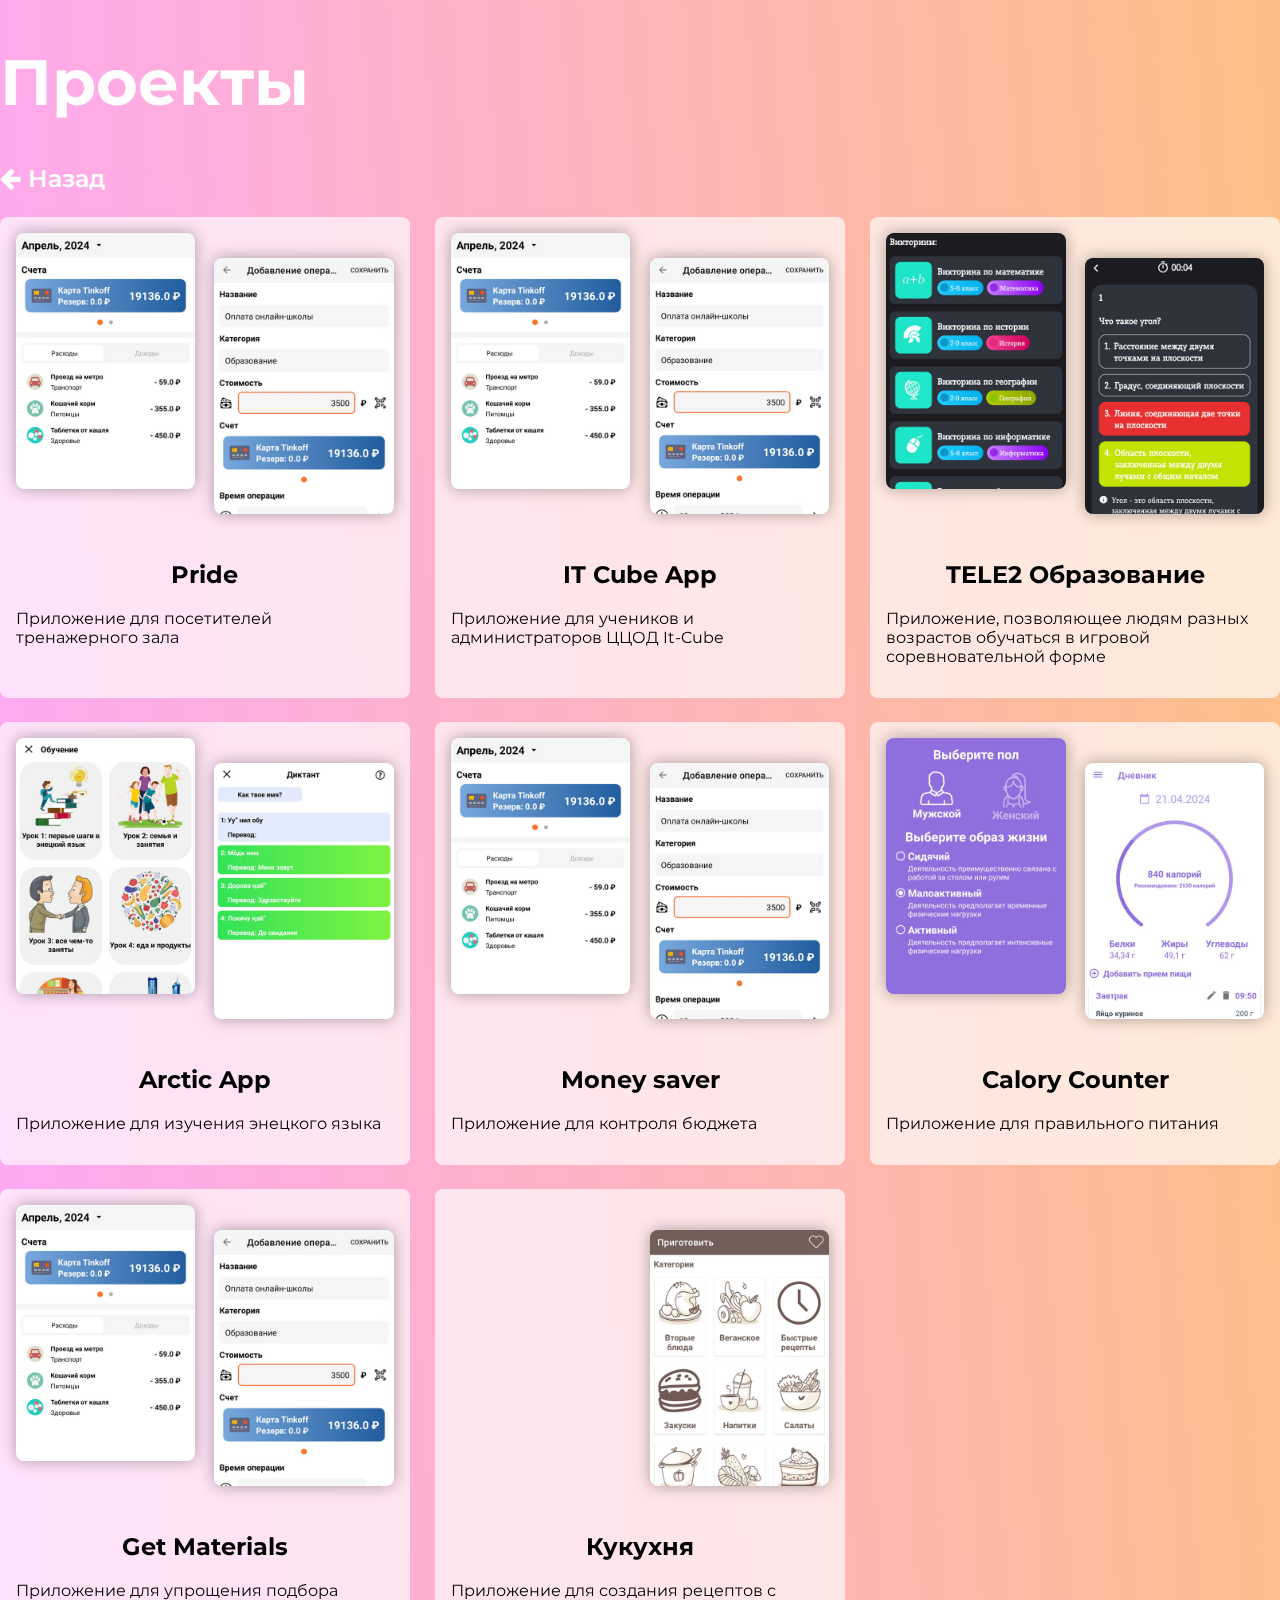
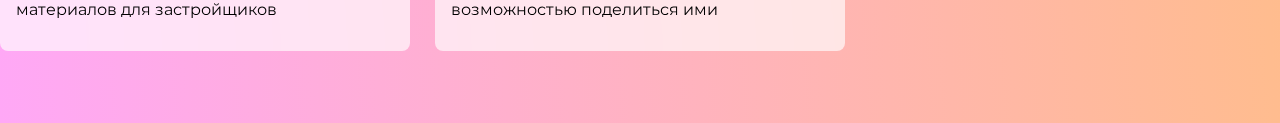
==== projects.html @ 0f7d6516 "added entries and thumbnails for most projects" ====
<!DOCTYPE html>
<html lang="en">
<head>
    <meta charset="UTF-8">
    <meta name="viewport" content="width=device-width, initial-scale=1.0">
    <link rel="stylesheet" href="style.css">
    <link rel="stylesheet" href="https://cdnjs.cloudflare.com/ajax/libs/font-awesome/4.7.0/css/font-awesome.min.css">
    <link rel="preconnect" href="https://fonts.googleapis.com">
    <link rel="preconnect" href="https://fonts.gstatic.com" crossorigin>
    <link href="https://fonts.googleapis.com/css2?family=Montserrat:ital,wght@0,100;0,200;0,300;0,400;0,500;0,600;0,700;0,800;0,900;1,100;1,200;1,300;1,400;1,500;1,600;1,700;1,800;1,900&display=swap" rel="stylesheet">
    <title>Artem Obrazumov - Projects</title>
</head>
<body>
    <div class="container">
        <h1>Проекты</h1>
        <a class="no_underline back_button" href="index.html"> <i class="fa fa-arrow-left" aria-hidden="true"></i> Назад</a>

        <div class="projects">
            <a href="projects/pride.html" class="project card no_underline">
                <div class="project_images">
                    <div class="project_image_front" style="background-image: url('/img/thumbnails/moneysaver1.jpg');"></div>
                    <div class="project_image_back" style="background-image: url('/img/thumbnails/moneysaver2.jpg');"></div>
                </div>
                <h2 class="project_title">Pride</h2>
                <p class="project_description">Приложение для посетителей тренажерного зала</p>
            </a>
            <a href="projects/itcubeapp.html" class="project card no_underline">
                <div class="project_images">
                    <div class="project_image_front" style="background-image: url('/img/thumbnails/moneysaver1.jpg');"></div>
                    <div class="project_image_back" style="background-image: url('/img/thumbnails/moneysaver2.jpg');"></div>
                </div>
                <h2 class="project_title">IT Cube App</h2>
                <p class="project_description">Приложение для учеников и администраторов ЦЦОД It-Cube</p>
            </a>
            <a href="projects/tele2edu.html" class="project card no_underline">
                <div class="project_images">
                    <div class="project_image_front" style="background-image: url('/img/thumbnails/tele2edu1.jpg');"></div>
                    <div class="project_image_back" style="background-image: url('/img/thumbnails/tele2edu2.jpg');"></div>
                </div>
                <h2 class="project_title">TELE2 Образование</h2>
                <p class="project_description">Приложение, позволяющее людям разных возрастов обучаться в игровой соревновательной форме</p>
            </a>
            <a href="projects/arcticapp.html" class="project card no_underline">
                <div class="project_images">
                    <div class="project_image_front" style="background-image: url('/img/thumbnails/arcticapp1.jpg');"></div>
                    <div class="project_image_back" style="background-image: url('/img/thumbnails/arcticapp2.jpg');"></div>
                </div>
                <h2 class="project_title">Arctic App</h2>
                <p class="project_description">Приложение для изучения энецкого языка</p>
            </a>
            <a href="projects/moneysaver.html" class="project card no_underline">
                <div class="project_images">
                    <div class="project_image_front" style="background-image: url('/img/thumbnails/moneysaver1.jpg');"></div>
                    <div class="project_image_back" style="background-image: url('/img/thumbnails/moneysaver2.jpg');"></div>
                </div>
                <h2 class="project_title">Money saver</h2>
                <p class="project_description">Приложение для контроля бюджета</p>
            </a>
            <a href="projects/calorycounter.html" class="project card no_underline">
                <div class="project_images">
                    <div class="project_image_front" style="background-image: url('/img/thumbnails/calory1.jpg');"></div>
                    <div class="project_image_back" style="background-image: url('/img/thumbnails/calory2.jpg');"></div>
                </div>
                <h2 class="project_title">Calory Counter</h2>
                <p class="project_description">Приложение для правильного питания</p>
            </a>
            <a href="projects/getmaterials.html" class="project card no_underline">
                <div class="project_images">
                    <div class="project_image_front" style="background-image: url('/img/thumbnails/moneysaver1.jpg');"></div>
                    <div class="project_image_back" style="background-image: url('/img/thumbnails/moneysaver2.jpg');"></div>
                </div>
                <h2 class="project_title">Get Materials</h2>
                <p class="project_description">Приложение для упрощения подбора материалов для застройщиков</p>
            </a>
            <a href="projects/kukuhnya.html" class="project card no_underline">
                <div class="project_images">
                    <div class="project_image_front" style="background-image: url('/img/thumbnails/kukuhnya.jpg');"></div>
                    <div class="project_image_back" style="background-image: url('/img/thumbnails/kukuhnya2.jpg');"></div>
                </div>
                <h2 class="project_title">Кукухня</h2>
                <p class="project_description">Приложение для создания рецептов с возможностью поделиться ими</p>
            </a>
            <a class="project"></a>
        </div>
    </div>
</body>
</html>
---- style.css ----
html {
    background: rgb(255,168,246);
    background: linear-gradient(86deg, rgba(255,168,246,1) 0%, rgba(255,190,133,1) 100%);
    min-height: 100vh;
    font-family: "Montserrat", sans-serif;
}
body {
    margin: 0;
}
a {
    color: #000;
}
.no_underline {
    text-decoration: none;
}
.container {
    max-width: 1300px;
    margin: auto;
}
h1 {
    color: #fff;
    font-size: 64px;
}
.back_button {
    color: #fff;
    font-size: 24px;
    font-weight: 600;
}
.projects {
    display: flex;
    justify-content: space-between;
    flex-wrap: wrap;
    margin-top: 24px;
    padding-bottom: 48px;
}
.projects > .project {
    display: block;
    width: 32%;
    margin-bottom: 24px;
}
.card {
    background: #ffffffaa;
    border-radius: 8px;
    backdrop-filter: blur(16px);
    padding: 16px;
    box-sizing: border-box;
}
.project_title {
    text-align: center;
}
.project_images {
    position: relative;
    height: 24vw;
}
.project_image_front, .project_image_back {
    width: 14vw;
    height: 20vw;
    border-radius: 8px;
    position: absolute;
    background-size: cover;
    transition: 0.3s ease;
    filter: drop-shadow(0 0 8px #00000055);
}
.project_image_front {
    z-index: 1;
}
.project_image_front {
    left: 0;
}
.project_image_back {
    margin-top: 2vw;
    right: 0;
}
.project_images > *:hover {
    z-index: 1;
    transition: 0.3s ease;
    scale: 1.1;
    height: 28.5vw;
}
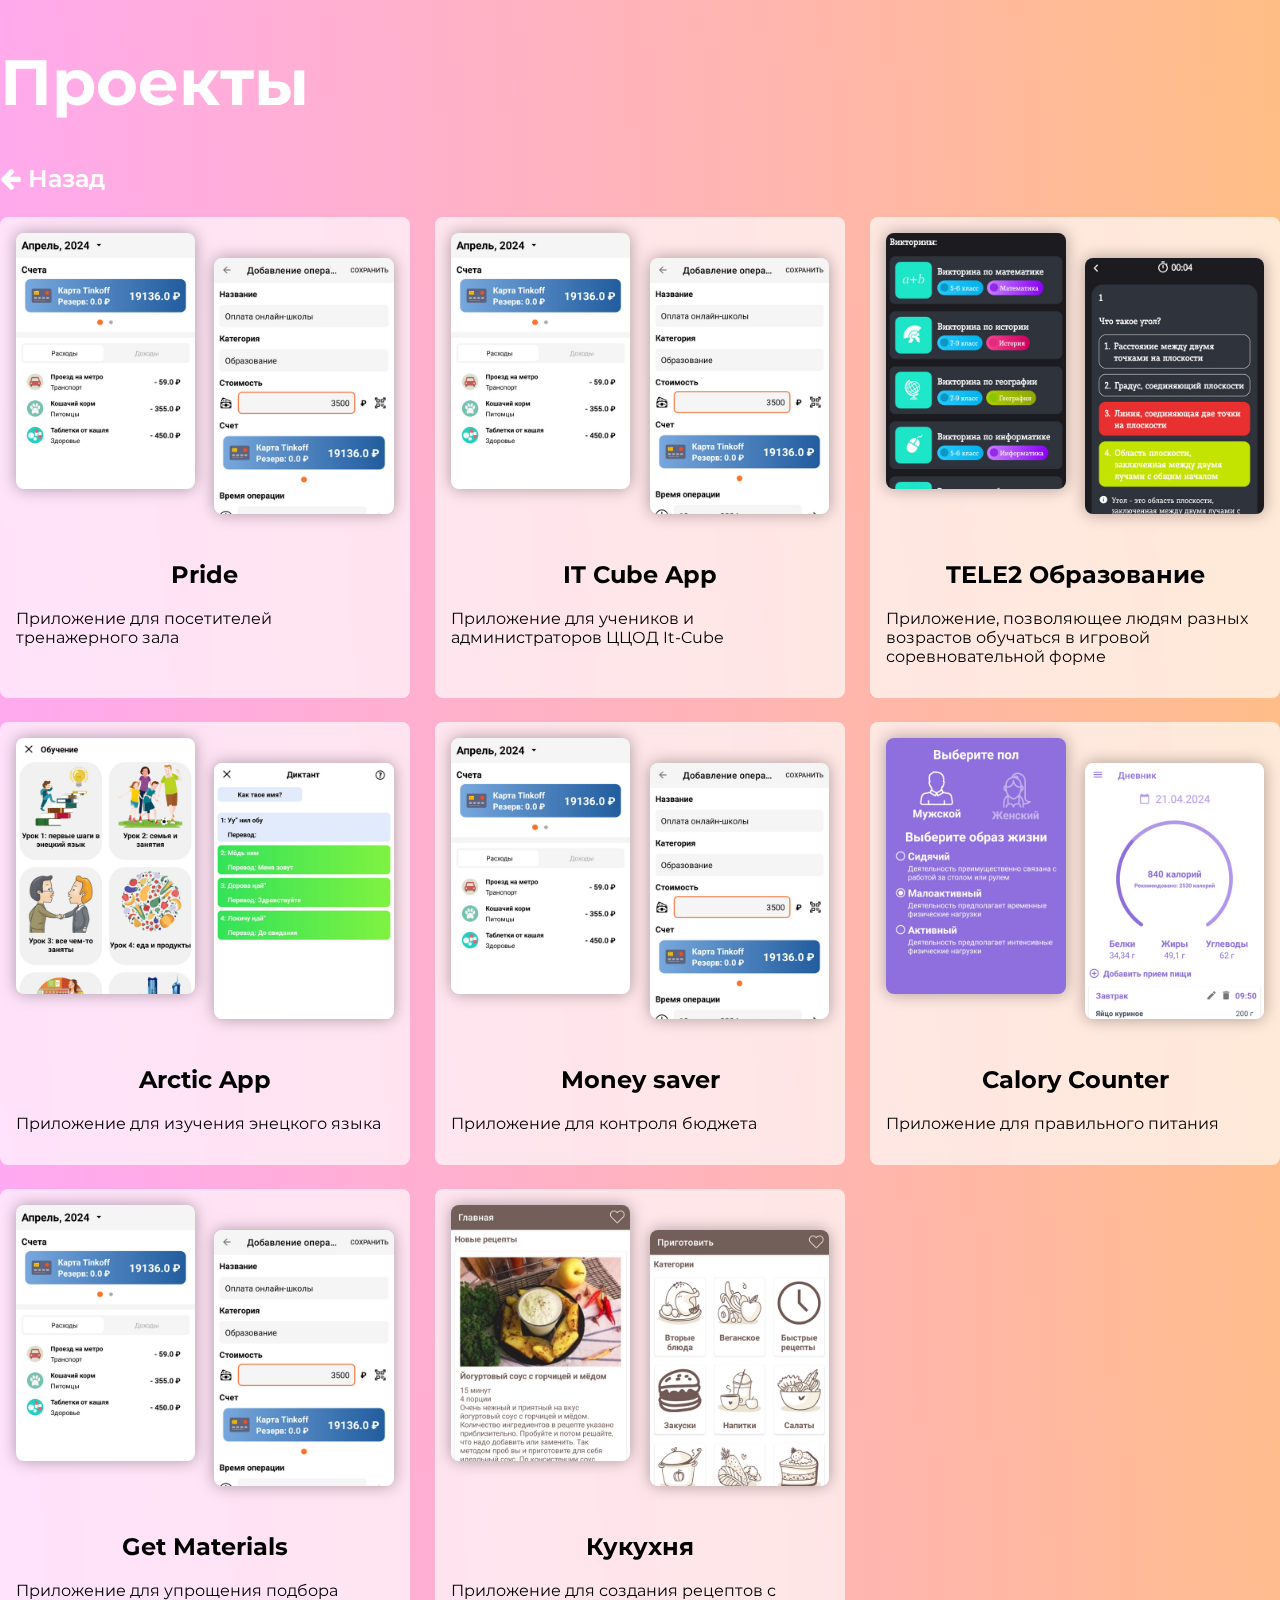
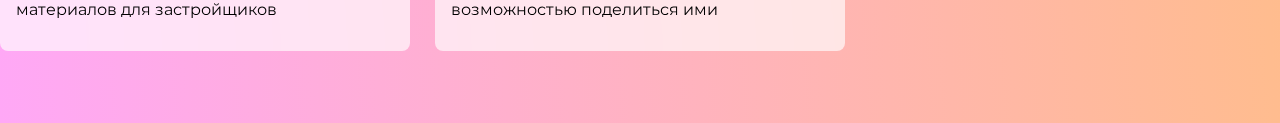
==== commit 0b1cbd2f: "fixed kukuhnya 1st screenshot url" ====
--- a/projects.html
+++ b/projects.html
@@ -18,64 +18,64 @@
         <div class="projects">
             <a href="projects/pride.html" class="project card no_underline">
                 <div class="project_images">
-                    <div class="project_image_front" style="background-image: url('/img/thumbnails/moneysaver1.jpg');"></div>
-                    <div class="project_image_back" style="background-image: url('/img/thumbnails/moneysaver2.jpg');"></div>
+                    <div class="project_image_front" style="background-image: url('img/thumbnails/moneysaver1.jpg');"></div>
+                    <div class="project_image_back" style="background-image: url('img/thumbnails/moneysaver2.jpg');"></div>
                 </div>
                 <h2 class="project_title">Pride</h2>
                 <p class="project_description">Приложение для посетителей тренажерного зала</p>
             </a>
             <a href="projects/itcubeapp.html" class="project card no_underline">
                 <div class="project_images">
-                    <div class="project_image_front" style="background-image: url('/img/thumbnails/moneysaver1.jpg');"></div>
-                    <div class="project_image_back" style="background-image: url('/img/thumbnails/moneysaver2.jpg');"></div>
+                    <div class="project_image_front" style="background-image: url('img/thumbnails/moneysaver1.jpg');"></div>
+                    <div class="project_image_back" style="background-image: url('img/thumbnails/moneysaver2.jpg');"></div>
                 </div>
                 <h2 class="project_title">IT Cube App</h2>
                 <p class="project_description">Приложение для учеников и администраторов ЦЦОД It-Cube</p>
             </a>
             <a href="projects/tele2edu.html" class="project card no_underline">
                 <div class="project_images">
-                    <div class="project_image_front" style="background-image: url('/img/thumbnails/tele2edu1.jpg');"></div>
-                    <div class="project_image_back" style="background-image: url('/img/thumbnails/tele2edu2.jpg');"></div>
+                    <div class="project_image_front" style="background-image: url('img/thumbnails/tele2edu1.jpg');"></div>
+                    <div class="project_image_back" style="background-image: url('img/thumbnails/tele2edu2.jpg');"></div>
                 </div>
                 <h2 class="project_title">TELE2 Образование</h2>
                 <p class="project_description">Приложение, позволяющее людям разных возрастов обучаться в игровой соревновательной форме</p>
             </a>
             <a href="projects/arcticapp.html" class="project card no_underline">
                 <div class="project_images">
-                    <div class="project_image_front" style="background-image: url('/img/thumbnails/arcticapp1.jpg');"></div>
-                    <div class="project_image_back" style="background-image: url('/img/thumbnails/arcticapp2.jpg');"></div>
+                    <div class="project_image_front" style="background-image: url('img/thumbnails/arcticapp1.jpg');"></div>
+                    <div class="project_image_back" style="background-image: url('img/thumbnails/arcticapp2.jpg');"></div>
                 </div>
                 <h2 class="project_title">Arctic App</h2>
                 <p class="project_description">Приложение для изучения энецкого языка</p>
             </a>
             <a href="projects/moneysaver.html" class="project card no_underline">
                 <div class="project_images">
-                    <div class="project_image_front" style="background-image: url('/img/thumbnails/moneysaver1.jpg');"></div>
-                    <div class="project_image_back" style="background-image: url('/img/thumbnails/moneysaver2.jpg');"></div>
+                    <div class="project_image_front" style="background-image: url('img/thumbnails/moneysaver1.jpg');"></div>
+                    <div class="project_image_back" style="background-image: url('img/thumbnails/moneysaver2.jpg');"></div>
                 </div>
                 <h2 class="project_title">Money saver</h2>
                 <p class="project_description">Приложение для контроля бюджета</p>
             </a>
             <a href="projects/calorycounter.html" class="project card no_underline">
                 <div class="project_images">
-                    <div class="project_image_front" style="background-image: url('/img/thumbnails/calory1.jpg');"></div>
-                    <div class="project_image_back" style="background-image: url('/img/thumbnails/calory2.jpg');"></div>
+                    <div class="project_image_front" style="background-image: url('img/thumbnails/calory1.jpg');"></div>
+                    <div class="project_image_back" style="background-image: url('img/thumbnails/calory2.jpg');"></div>
                 </div>
                 <h2 class="project_title">Calory Counter</h2>
                 <p class="project_description">Приложение для правильного питания</p>
             </a>
             <a href="projects/getmaterials.html" class="project card no_underline">
                 <div class="project_images">
-                    <div class="project_image_front" style="background-image: url('/img/thumbnails/moneysaver1.jpg');"></div>
-                    <div class="project_image_back" style="background-image: url('/img/thumbnails/moneysaver2.jpg');"></div>
+                    <div class="project_image_front" style="background-image: url('img/thumbnails/moneysaver1.jpg');"></div>
+                    <div class="project_image_back" style="background-image: url('img/thumbnails/moneysaver2.jpg');"></div>
                 </div>
                 <h2 class="project_title">Get Materials</h2>
                 <p class="project_description">Приложение для упрощения подбора материалов для застройщиков</p>
             </a>
             <a href="projects/kukuhnya.html" class="project card no_underline">
                 <div class="project_images">
-                    <div class="project_image_front" style="background-image: url('/img/thumbnails/kukuhnya.jpg');"></div>
-                    <div class="project_image_back" style="background-image: url('/img/thumbnails/kukuhnya2.jpg');"></div>
+                    <div class="project_image_front" style="background-image: url('img/thumbnails/kukuhnya1.jpg');"></div>
+                    <div class="project_image_back" style="background-image: url('img/thumbnails/kukuhnya2.jpg');"></div>
                 </div>
                 <h2 class="project_title">Кукухня</h2>
                 <p class="project_description">Приложение для создания рецептов с возможностью поделиться ими</p>
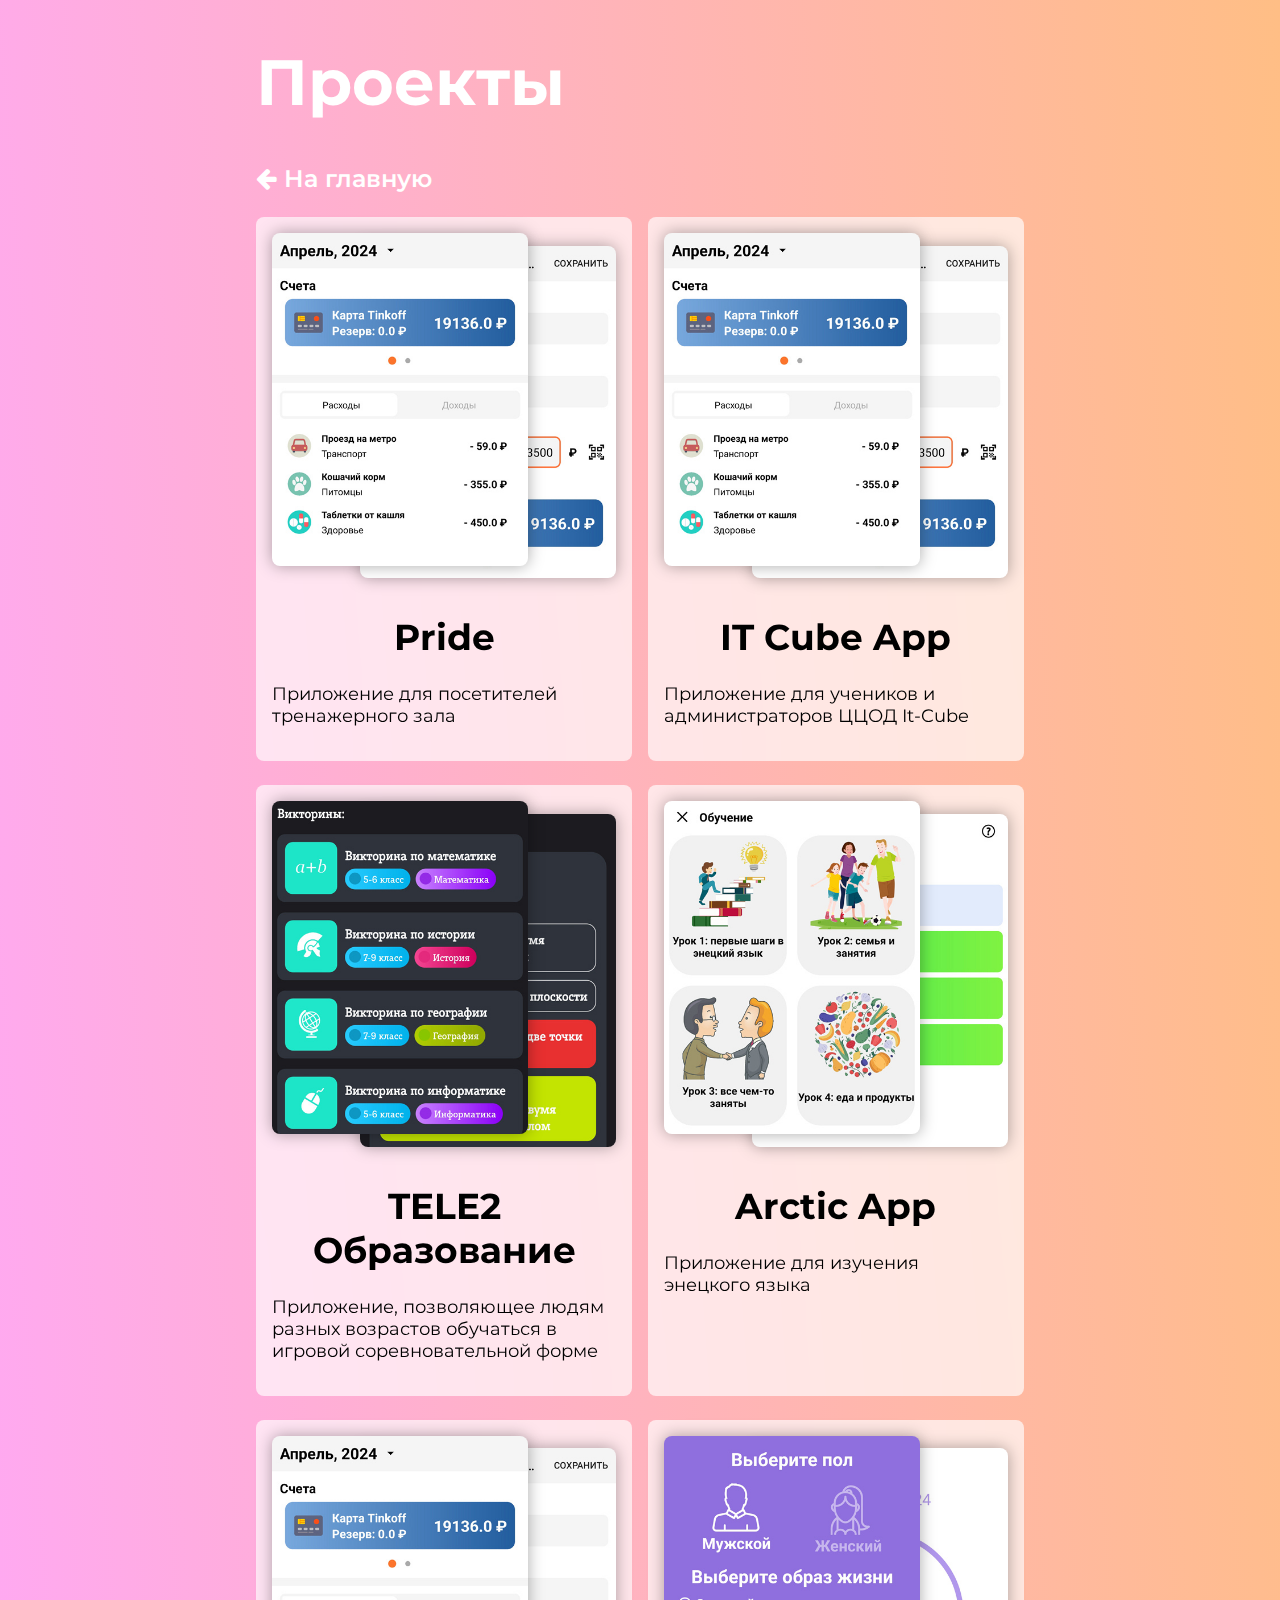
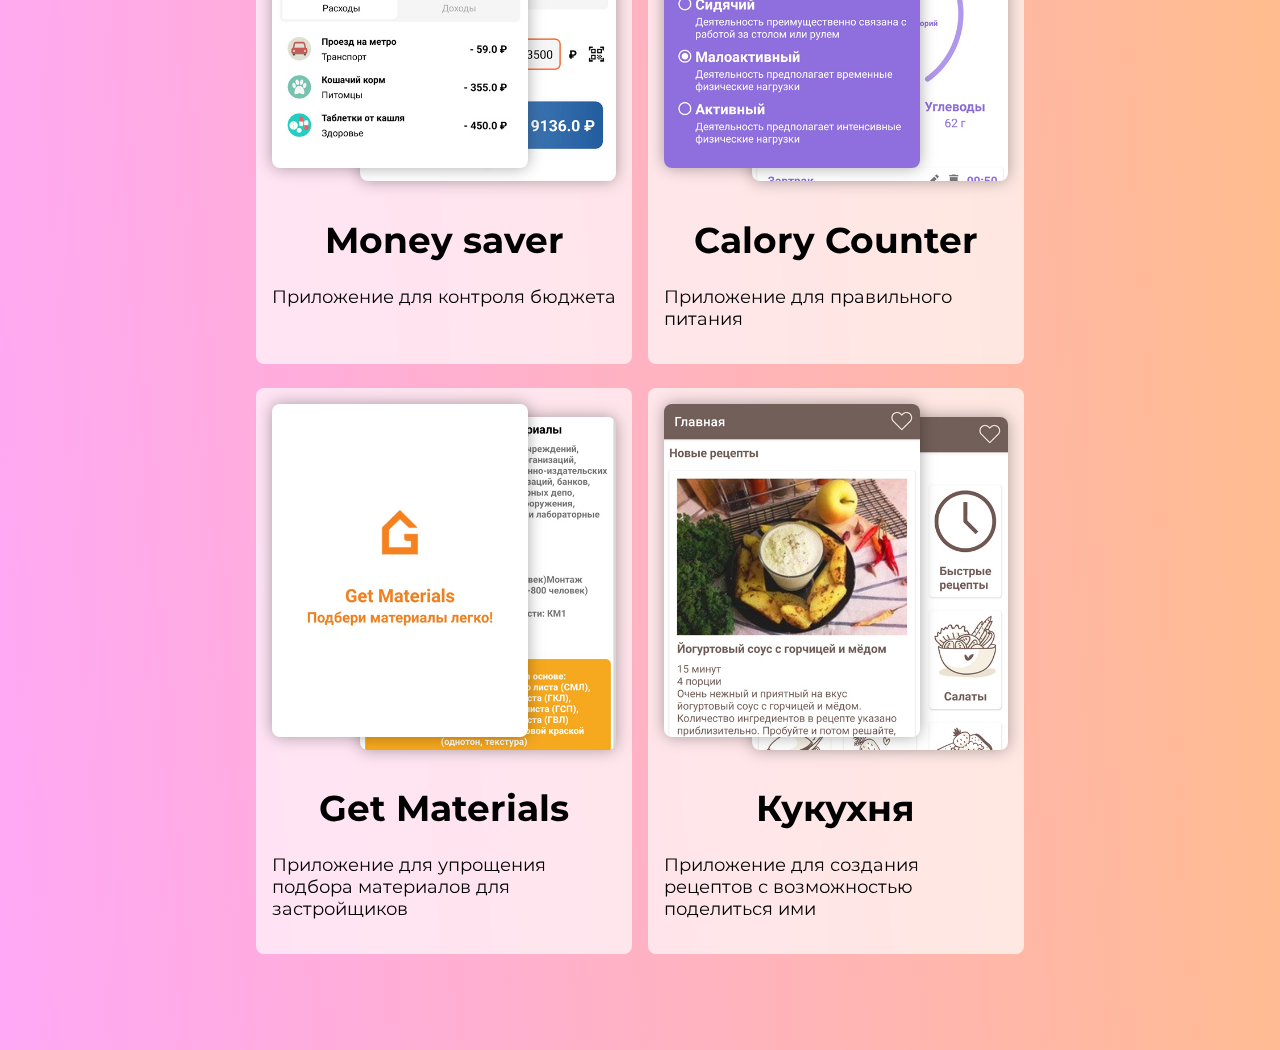
==== commit 6483c3de: "Main page and adaptive page, some projects were added" ====
--- a/projects.html
+++ b/projects.html
@@ -13,7 +13,7 @@
 <body>
     <div class="container">
         <h1>Проекты</h1>
-        <a class="no_underline back_button" href="index.html"> <i class="fa fa-arrow-left" aria-hidden="true"></i> Назад</a>
+        <a class="no_underline back_button" href="index.html"> <i class="fa fa-arrow-left" aria-hidden="true"></i> На главную</a>
 
         <div class="projects">
             <a href="projects/pride.html" class="project card no_underline">
@@ -66,8 +66,8 @@
             </a>
             <a href="projects/getmaterials.html" class="project card no_underline">
                 <div class="project_images">
-                    <div class="project_image_front" style="background-image: url('img/thumbnails/moneysaver1.jpg');"></div>
-                    <div class="project_image_back" style="background-image: url('img/thumbnails/moneysaver2.jpg');"></div>
+                    <div class="project_image_front" style="background-image: url('img/thumbnails/getmaterials1.jpg');"></div>
+                    <div class="project_image_back" style="background-image: url('img/thumbnails/getmaterials2.jpg');"></div>
                 </div>
                 <h2 class="project_title">Get Materials</h2>
                 <p class="project_description">Приложение для упрощения подбора материалов для застройщиков</p>
--- a/style.css
+++ b/style.css
@@ -20,6 +20,14 @@
 h1 {
     color: #fff;
     font-size: 64px;
+}
+h2 {
+    font-size: 36px;
+    margin: 24px 0;
+}
+h4 {
+    font-size: 28px;
+    margin: 12px 0;
 }
 .back_button {
     color: #fff;
@@ -58,6 +66,7 @@
     border-radius: 8px;
     position: absolute;
     background-size: cover;
+    background-position: top center;
     transition: 0.3s ease;
     filter: drop-shadow(0 0 8px #00000055);
 }
@@ -75,5 +84,251 @@
     z-index: 1;
     transition: 0.3s ease;
     scale: 1.1;
-    height: 28.5vw;
+    height: 24vw;
+    margin-top: -2vw;
+}
+.page_card {
+    margin-top: 24px;
+    margin-bottom: 48px;
+}
+.project_info {
+    font-size: 18px;
+    line-height: 1.6;
+}
+.project_info br {
+    font-size: 100px;
+}
+.project_description {
+    font-size: 18px;
+}
+.screenshot_carousel {
+    overflow-x: scroll;
+    display: flex;
+    max-width: 100%;
+    margin-bottom: 24px;
+}
+.screenshot_carousel a {
+    min-width: 16vw;
+    width: 16vw;
+    margin-right: 16px;
+}
+.screenshot_carousel img {
+    width: 100%;
+    pointer-events: none;
+}
+.flex_block {
+    display: flex;
+}
+.inner_container {
+    width: 70%;
+    margin: auto;
+}
+.name_block h2 {
+    margin-bottom: 0;
+}
+.name_block h4 {
+    margin-top: 12px;
+    font-weight: 500;
+}
+.badges {
+    flex-wrap: wrap;
+}
+.badge {
+    display: block;
+    width: fit-content;
+    margin-right: 24px;
+    margin-bottom: 24px;
+    background: #000;
+    padding: 14px 18px;
+    padding-left: 38px;
+    border-radius: 8px;
+    font-weight: 600;
+    position: relative;
+    font-size: 20px;
+}
+.badges > .badge:last-child {
+    margin-right: 0;
+}
+.badge::before {
+    content: '';
+    width: 16px;
+    height: 16px;
+    display: block;
+    position: absolute;
+    border-radius: 50%;
+    left: 8px;
+    top: 0;
+    bottom: 0;
+    margin: auto;
+}
+.badge.blue_circle {
+    background: #89a2f8;
+}
+.badge.blue_circle::before {
+    background: #6761df;
+}
+.badge.green_circle {
+    background: #45eb74;
+}
+.badge.green_circle::before {
+    background: #07ae36;
+}
+.badge.purple_circle {
+    background: #e093ff;
+}
+.badge.purple_circle::before {
+    background: #B125EA;
+}
+.badge.orange_circle {
+    background: #ffbb68;
+}
+.badge.orange_circle::before {
+    background: #f88c20;
+}
+.badge.light_blue_circle {
+    background: #78b5ff;
+}
+.badge.light_blue_circle::before {
+    background: #3a7ae9;
+}
+.badge.black_circle {
+    background: #404040;
+    color: #fff;
+}
+.badge.black_circle::before {
+    background: #000000;
+}
+.splitter {
+    background-color: #0000001b;
+    width: 90%;
+    height: 2px;
+    border-radius: 50%;
+    margin: 28px auto;
+}
+.index_card {
+    margin: 48px 0;
+}
+.button {
+    display: block;
+    width: fit-content;
+    margin-right: 16px;
+    background: #404040;
+    padding: 14px 18px;
+    border-radius: 8px;
+    font-weight: 600;
+    position: relative;
+    color: #fff;
+}
+.button i {
+    margin: 0 8px;
+}
+.index_card {
+    padding: 36px;
+}
+
+@media(max-width: 1550px) {
+    .project_image_front, .project_image_back {
+        width: 18vw;
+        height: 24vw;
+    }
+    .project_images {
+        height: 26vw;
+    }
+    .project_images > *:hover {
+        height: 26vw;
+        margin-top: -1vw;
+    }
+}
+
+@media(max-width: 1350px) {
+    .container {
+        max-width: 768px;
+    }
+    .projects > .project {
+        width: 49%;
+    }
+    .project_images > *:hover {
+        height: 30vw;
+    }
+    .project_images {
+        height: 28vw;
+    }
+    .project_image_front, .project_image_back {
+        width: 20vw;
+        height: 26vw;
+    }
+    .project_image_back {
+        margin-top: 1vw;
+    }
+    .inner_container {
+        width: 100%;
+    }
+}
+
+@media(max-width: 1050px) {
+    .project_image_front, .project_image_back {
+        width: 22vw;
+        height: 30vw;
+    }
+    .project_images {
+        height: 32vw;
+    }
+    .project_images > *:hover {
+        height: 32vw;
+        margin-top: -1vw;
+    }
+}
+
+@media(max-width: 768px) {
+    .container {
+        max-width: 90vw;
+    }
+    .projects > .project {
+        width: 100%;
+    }
+    .project_description {
+        text-align: center;
+    }
+    .project_image_front, .project_image_back {
+        width: 49%;
+        height: 70vw;
+    }
+    .project_images {
+        height: 70vw;
+    }
+    .project_image_back {
+        margin-top: 0;
+    }
+    .project_images > *:hover {
+        height: 70vw;
+        margin-top: 0;
+    }
+    .screenshot_carousel a {
+        min-width: 40vw;
+        width: 40vw;
+    }
+    h2 {
+        font-size: 28px;
+        margin: 16px 0;
+    }
+    .name_block h4 {
+        font-size: 24px;
+        margin: 8px 0;
+    }
+    .splitter {
+        margin: 14px auto;
+    }
+    .badge {
+        margin-right: 12px;
+        margin-bottom: 12px;
+    }
+    .badges > .badge:last-child {
+        margin-right: 0;
+    }
+    .badge, .button {
+        font-size: 16px;
+    }
+    .index_card {
+        padding: 16px;
+    }
 }